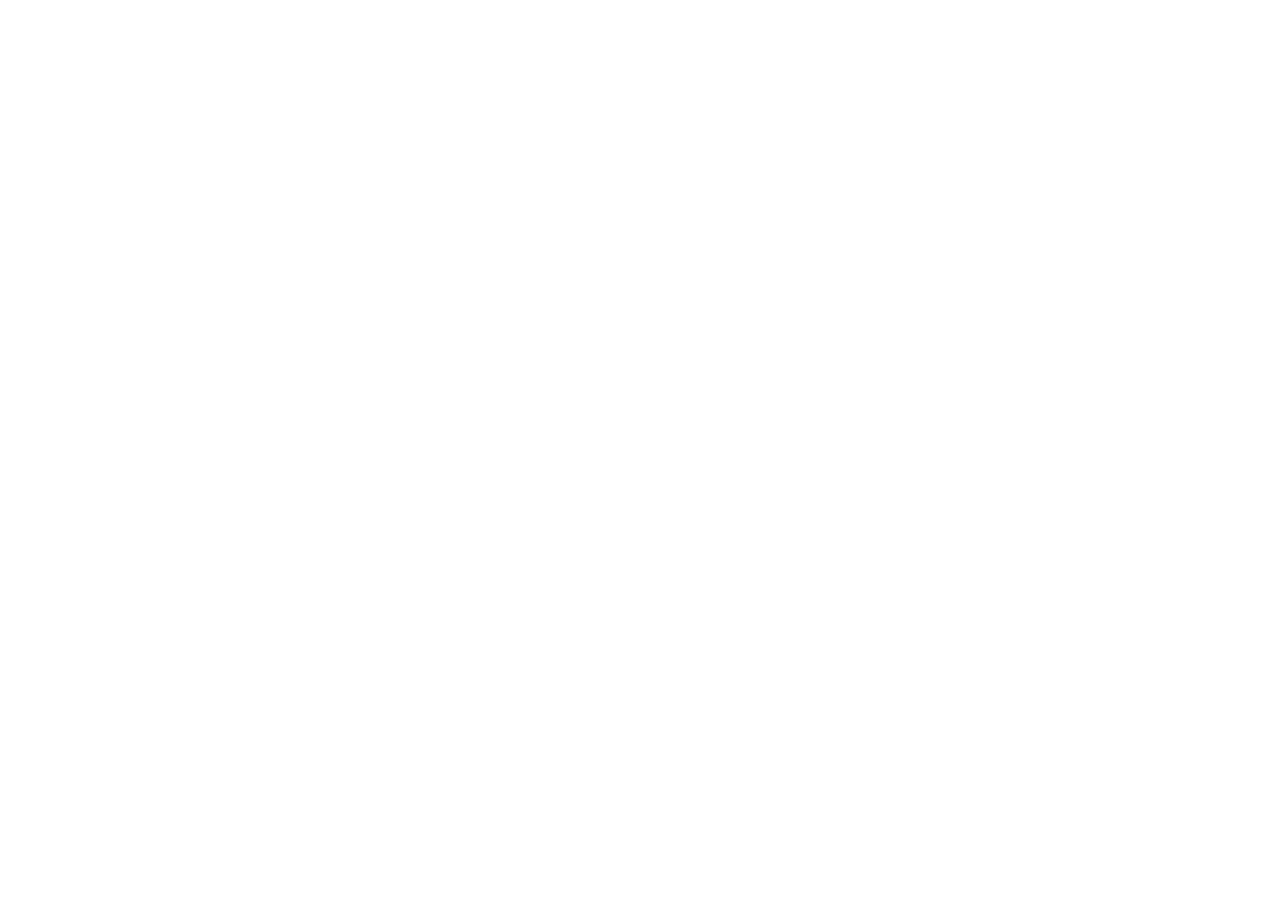
==== index.html @ 8bfb4a38 "Starting - Updated" ====
<!DOCTYPE html>
<html lang="en">
<head>
    <meta charset="UTF-8">
    <meta http-equiv="X-UA-Compatible" content="IE=edge">
    <meta name="viewport" content="width=device-width, initial-scale=1.0">
    <link rel="stylesheet" href="style.css">
    <link rel="preconnect" href="https://fonts.googleapis.com">
    <link rel="preconnect" href="https://fonts.gstatic.com" crossorigin>
    <link href="https://fonts.googleapis.com/css2?family=Cardo:wght@400;700&display=swap" rel="stylesheet">
    <title>Bonz.ai - Home Page</title>
</head>
<body>
    
</body>
</html>
---- style.css ----
:root {
    
}

* {
    box-sizing: border-box;
    margin: 0;
    padding: 0;
}
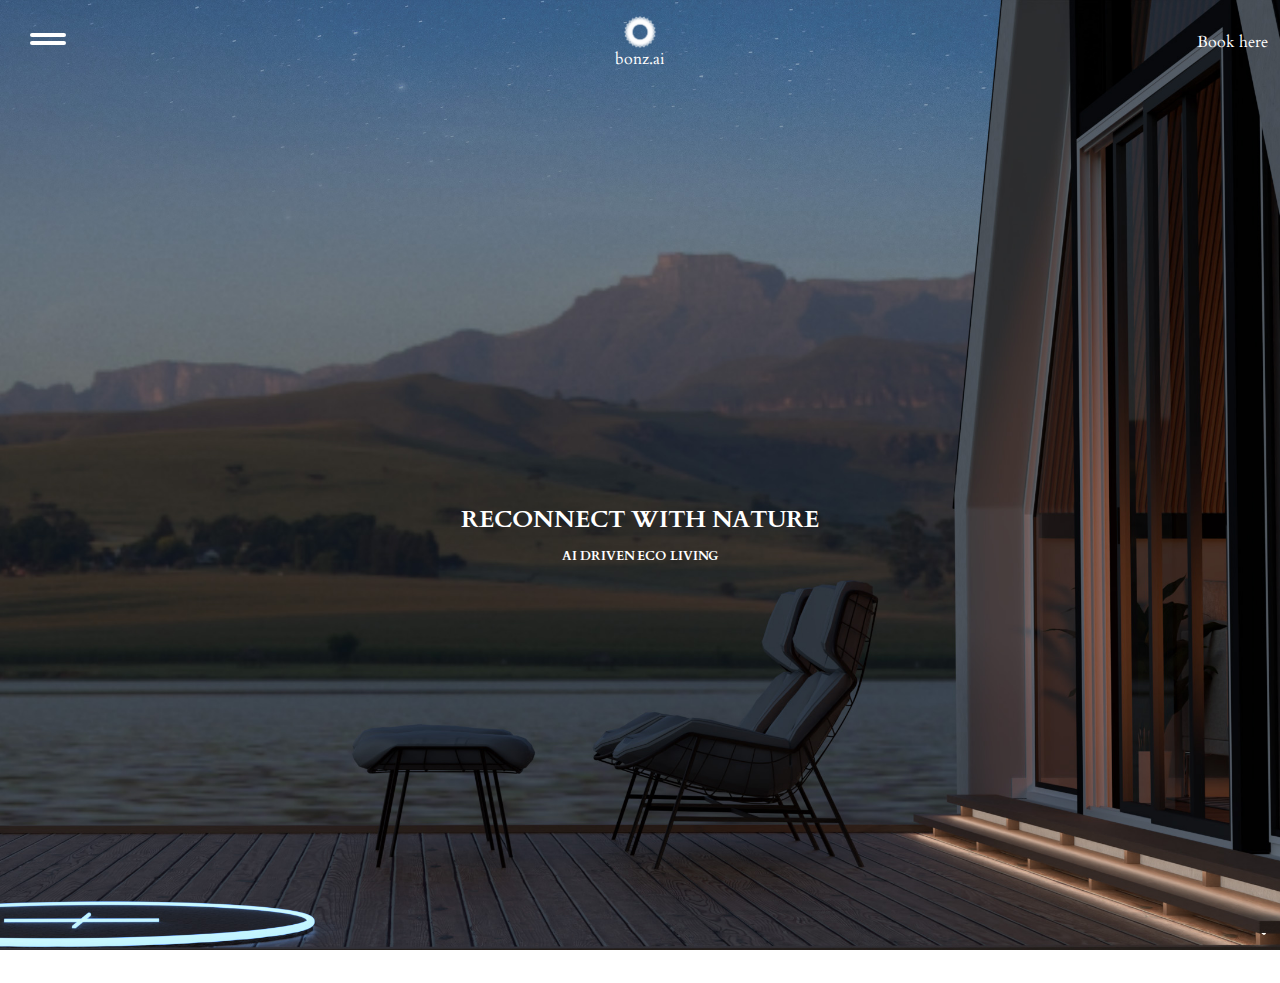
==== commit 68702bce: "Updated" ====
--- a/index.html
+++ b/index.html
@@ -7,10 +7,45 @@
     <link rel="stylesheet" href="style.css">
     <link rel="preconnect" href="https://fonts.googleapis.com">
     <link rel="preconnect" href="https://fonts.gstatic.com" crossorigin>
-    <link href="https://fonts.googleapis.com/css2?family=Cardo:wght@400;700&display=swap" rel="stylesheet">
+    <link href="https://fonts.googleapis.com/css2?family=Cardo:wght@100;400;700&display=swap" rel="stylesheet">
     <title>Bonz.ai - Home Page</title>
 </head>
 <body>
-    
+    <div class="home-wrapper">
+        <!-- Navigation -->
+        <nav class="navigation" aria-expanded="false">
+            <ul>
+                <li class="navigation__item"><a href="/index.html">Home</a></li>
+                <li class="navigation__item"><a href="/booking.html">Booking</a></li>
+                <li class="navigation__item"><a href="/about.html">About us</a></li>
+                <li class="navigation__item"><a href="#">Contact us</a></li>
+                <li class="navigation__item"><a href="#">FAQ</a></li>
+            </ul>
+        </nav>
+        <header class="header">
+            <button class="toggle" aria-expanded="false">
+                <svg stroke="var(--button-color)" class="hamburger" viewBox="0 0 100 100" width="250">
+                    <line class="line top" x1="90" x2="10" y1="40" y2="40" stroke-width="10" stroke-linecap="round" stroke-dasharray="80" stroke-dashoffset="0">
+                    </line>
+                    <line class="line bottom" x1="10" x2="90" y1="60" y2="60" stroke-width="10" stroke-linecap="round" stroke-dasharray="80" stroke-dashoffset="0">
+                    </line>
+                </svg>
+            </button>
+            <figure class="header__figure">
+                <img src="/images/logo/bonz.ai-logo-white-symbol.png" alt="" class="header__figure--logo">
+                <figcaption class="header__figure--caption">bonz.ai</figcaption>
+            </figure>
+            <button class="header__button">
+                <a href="/booking.html">Book here</a>
+            </button>
+        </header>
+
+        <article class="main">
+            <h1 class="main__headline">Reconnect with Nature</h1>
+            <h6 class="main__subtitle">AI driven eco living</h6>
+        </article>
+    </div>
+
+    <script src="script.js"></script>
 </body>
 </html>--- a/style.css
+++ b/style.css
@@ -1,9 +1,581 @@
 :root {
-    
-}
-
-* {
+    --bg-primary: #282838;
+    --bg-secondary: #F3E9DC;
+    --bg-accent: #713A25;
+
+    --clr-primary: #000000;
+    --clr-secondary: #ffffff;
+    --clr-accent: #C1B098;
+    --clr-shadow: rgba(0, 0, 0, 0.2);
+
+    --fs-100: .875rem;
+    --fs-200: 1rem;
+    --fs-300: 1.5rem;
+    --fs-400: 2rem;
+
+    --padding-50: .5em;
+    --padding-100: 1em;
+    --padding-200: 2em;
+    --padding-300: 3em;
+    --padding-400: 4em;
+    --padding-500: 5em;
+}
+
+*,
+*::before,
+*::after {
     box-sizing: border-box;
+    font-family: 'Cardo', sans-serif;
     margin: 0;
     padding: 0;
-}
+
+    scroll-behavior: smooth;
+}
+body {
+    position: relative;
+}
+
+/* General styling */
+
+main {
+    display: grid;
+    grid-template-columns: 100%;
+}
+main > * {
+    padding: var(--padding-100) calc(var(--padding-100) * 1.5);
+}
+a {
+    text-decoration: none;
+    color: var(--clr-secondary);
+    font-size: var(--fs-200);
+    cursor: pointer;
+}
+ul {
+    list-style: none;
+}
+button {
+    cursor: pointer;
+}
+.text-blue {
+    color: var(--bg-primary);
+}
+.text-creme {
+    color: var(--clr-accent);
+}
+.bg-blue {
+    background-color: var(--bg-primary);
+}
+.bg-creme {
+    background-color: var(--bg-secondary);
+}
+
+/* Header */
+
+.header {
+    padding: var(--padding-100) var(--padding-50);
+    display: flex;
+    justify-content: space-between;
+    align-items: center;
+}
+.header > * {
+    min-width: 80px;
+}
+.header__figure {
+    margin: 0;
+    line-height: 1;
+    text-align: center;
+}
+.header__figure--logo {
+    max-width: 2em;
+}
+.header__figure--caption {
+    color: var(--clr-secondary);
+    font-size: var(--fs-200);
+}
+.header__button {
+    background: transparent;
+    border: none;
+}
+
+/* Hamburger__animation */
+
+.toggle {
+    --button-color: var(--clr-secondary);
+    background: transparent;
+    border:none;
+    cursor: pointer;
+}
+.toggle svg {
+    max-width: 3em;
+}
+
+.toggle[data-state="closed"] :is(.top, .bottom) {
+    animation: to-open-icon 1s forwards;
+}
+
+.toggle[data-state="opened"] :is(.top, .bottom) {
+    animation: to-close-icon 1s forwards;
+}
+.toggle .hamburger {
+    transition: rotate 800ms 100ms;
+}
+.toggle[data-state="opened"] .hamburger {
+    rotate: 1turn;
+}
+
+.toggle .line.top {
+    --rotation: -45deg;
+    transform-origin: 65px 45px;
+}
+.toggle .line.bottom {
+    --rotation: 45deg;
+    transform-origin: 60px 55px;
+}
+
+@keyframes to-close-icon {
+    0% {
+        stroke-dashoffset: 0;
+    }
+    40% {
+        stroke-dashoffset: 79.9;
+    }
+    60% {
+        stroke-dashoffset: 79.9;
+        rotate: calc(var(--rotation));
+    }
+    100% {
+        stroke-dashoffset: 0;
+        rotate: var(--rotation);
+    }
+}
+@keyframes to-open-icon {
+    0% {
+        stroke-dashoffset: 0;
+        rotate: var(--rotation);
+    }
+    40% {
+        stroke-dashoffset: 79.9;
+        rotate: var(--rotation);
+    }
+    60% {
+        stroke-dashoffset: 79.9;
+    }
+    100% {
+        stroke-dashoffset: 0;
+    }
+}
+
+/* Overlay Nav */
+
+.navigation {
+    position: absolute;
+    top: 0;
+    left: 0;
+    height: 100vh;
+    width: 100vw;
+    display: grid;
+    place-items: center;
+    background-color: var(--bg-primary);
+    transform: translateX(-100vw);
+    transition: all 1s ease-in-out;
+    opacity: 0;
+}
+.navigation[aria-expanded='true'] {
+    transform: translateX(0);
+    opacity: 1;
+}
+.navigation ul {
+    width: 80vw;
+    line-height: 3;
+    position: relative;
+    color: var(--clr-accent);
+    background-image: url(/images/M\ E\ N\ U.png);
+    background-repeat: no-repeat;
+    background-position: center;
+    background-size: contain;
+    text-align: center;
+}
+.navigation .navigation__item a {
+    color: var(--clr-accent);
+}
+
+.home-wrapper,
+.about-wrapper,
+.booking-wrapper {
+    min-height: 100vh;
+    min-width: 100vw;
+    max-height: 950px;
+    background-repeat: no-repeat;
+    background-size: cover;
+}
+.home-wrapper {
+    background-image: url(/images/home.jpg);
+    background-position: 85%;
+}
+.about-wrapper {
+    background-image: url(/images/about_header.jpg);
+    background-position: 50%;
+}
+.booking-wrapper {
+    background-image: url(/images/booking_header.jpg);
+    background-position: 40%;
+}
+
+.main {
+    height: 100vh;
+    max-width: 400px;
+    margin: 0 auto;
+    display: flex;
+    flex-direction: column;
+    justify-content: center;
+    align-items: center;
+    line-height: 2;
+    flex-wrap: wrap;
+}
+
+.main :is(.main__headline, .main__subtitle) {
+    color: var(--clr-secondary);
+    text-transform: uppercase;
+    margin: 0;
+}
+.main__headline {
+    font-size: clamp(1.5rem, 1.5rem, 4rem);
+}
+.main__subtitle {
+    font-size: .8rem;
+}
+
+/* About page */
+
+.main.about {
+    margin-top: calc(var(--padding-500) * 2);
+}
+.main.about h1 {
+    font-size: 3.5rem !important;
+    font-weight: 100;
+}
+.main.about p {
+    padding: var(--padding-200);
+}
+.main .main__scroll,
+.main.about p,
+.info__block:last-of-type {
+    text-align: center;
+}
+.main .main__scroll--caption {
+    font-size: var(--fs-200);
+    color: var(--clr-secondary);
+}
+.info__block {
+    position: relative;
+}
+.info__block:nth-of-type(2) {
+    text-align: right;
+}
+.info__block:last-of-type::before {
+    content: url(/images/arrowSliderPrev.png);
+    position: absolute;
+    top: 50%;
+    left: 2%;
+}
+.info__block:last-of-type::after {
+    content: url(/images/arrowSliderNext.png);
+    position: absolute;
+    top: 50%;
+    right: 2%;
+}
+.info__block--sep {
+    min-height: 150px;
+    position: relative;
+}
+.info__block--sep.left,
+.info__block--sep.right {
+    background-repeat: no-repeat;
+    background-size: contain;
+    background-position: center;
+}
+.info__block--sep.left {
+    background-image: url(/images/STORY.png);
+    margin-left: var(--padding-200);
+}
+.info__block--sep.right {
+    background-image: url(/images/CABINS.png);
+    margin-right: var(--padding-500);
+}
+.info__block--sep::before {
+    content: '';
+    position: absolute;
+    top: 45%;
+    right: 90%;
+    width: 8em;
+    height: 2px;
+    border-radius: 10px;
+    rotate: 90deg;
+    background-color: var(--bg-accent);
+}
+.info__block--sep.right::before {
+    right: -43%;
+    width: calc(var(--padding-500) * 2);
+}
+.info__block--text {
+    padding: var(--padding-100) 0 var(--padding-400) 0;
+}
+.info__block--figure {
+    width: 100%;
+    height: max-content;
+}
+.info__block--figure:first-of-type {
+    background-image: linear-gradient(#282838 50%, #F3E9DC 50%);
+    margin-top: -5em;
+    text-align: right;
+}
+.info__block--figure:last-of-type {
+    background-image: linear-gradient(#F3E9DC 50%, #282838 50%);
+    text-align: center;
+}
+.info__block--figure img {
+    width: 80vw;
+}
+.info__block--heading {
+    letter-spacing: 3px;
+}
+.info__block--link {
+    text-align: left;
+}
+.info__block--link a {
+    color: var(--bg-accent);
+}
+
+/* Booking page */
+.main.booking,
+.booking__form--inputs,
+.booking__form--input {
+    text-align: center;
+}
+.main.booking h1 {
+    font-size: clamp(1.5rem, 2rem, 4rem);
+}
+
+main.booking {
+    display: grid;
+    grid-template-columns: 100%;
+    padding: var(--padding-200) 0;
+    gap: var(--padding-200);
+}
+.booking__forms {
+    display: grid;
+    gap: var(--padding-100);
+    padding: 0 var(--padding-300);
+}
+.booking__form,
+.booking__room-top {
+    display: grid;
+    grid-template-columns: 1fr 1fr;
+    gap: var(--padding-100);
+}
+.booking__form--inputs > * {
+    max-width: 100px;
+}
+.booking__form--input {
+    background: transparent;
+    border: none;
+}
+.booking__form--inputs.choice article {
+    display: flex;
+    justify-content: space-between;
+    align-items: center;
+}
+.booking__form--inputs.choice article::before {
+    content: '\2212';
+}
+.booking__form--inputs.choice article::after {
+    content: '\208A';
+}
+.booking__form--inputs.choice input {
+    max-width: 50px;
+}
+.button {
+    background-color: var(--bg-accent);
+    border: none;
+    border-radius: 6px;
+    color: var(--clr-secondary);
+    padding: var(--padding-50) 0;
+    font-size: var(--fs-200);
+}
+.booking__rooms {
+    display: none;
+    gap: 5em;
+}
+.booking__room {
+    display: grid;
+    grid-template-columns: 100%;
+    gap: var(--padding-100);
+}
+.booking__room-top--image {
+    width: 12em;
+}
+.booking__room-top--info {
+    text-align: right;
+    display: flex;
+    flex-direction: column;
+    align-items: flex-end;
+    gap: var(--padding-100);
+}
+.booking__room--button {
+    padding: .5em var(--padding-100);
+}
+.booking__room-bottom {
+    display: grid;
+    gap: var(--padding-100);
+}
+.booking__room-bottom--list {
+    display: flex;
+    gap: var(--padding-50);
+    justify-content: center;
+    align-items: baseline;
+    flex-wrap: wrap;
+}
+.booking__room-bottom--list:last-of-type {
+    list-style: disc;
+    gap: calc(var(--padding-100) * 1.5);
+}
+.booking__room-bottom--list:first-of-type li::before {
+    width: 10px;
+    height: 10px;
+    margin-right: 5px;
+    text-align: center;
+}
+.booking__room-bottom--list:first-of-type li:first-of-type::before {
+    content: url(/images/Person-icon.png);
+}
+.booking__room-bottom--list:first-of-type li:nth-of-type(2)::before {
+    content: url(/images/bed-icon.png);
+}
+.booking__room-bottom--list:first-of-type li:nth-of-type(3)::before {
+    content: url(/images/bath-icon.png);
+}
+
+/* Footer */
+
+.footer {
+    padding: var(--padding-100) var(--padding-300) var(--padding-400);
+    display: grid;
+    grid-template-columns: 100%;
+    gap: var(--padding-100);
+}
+.footer a {
+    color: var(--bg-primary);
+}
+.footer > * {
+    color: var(--bg-primary);
+    letter-spacing: 2px;
+}
+.footer.bg-blue a {
+    color: var(--clr-accent);
+}
+.footer.bg-blue > * {
+    color: var(--clr-accent);
+}
+.footer__nav {
+    display: flex;
+    justify-content: space-between;
+}
+.footer__nav--items {
+    display: flex;
+    flex-direction: column;
+    gap: var(--padding-100);
+}
+.footer__sign-up,
+.footer__social {
+    display: grid;
+    gap: var(--padding-100);
+}
+.footer__sign-up--form input,
+.footer__sign-up--button {
+    background: transparent;
+    border: none;
+    border-bottom: 1px solid var(--bg-primary);
+    line-height: 2;
+}
+.footer__sign-up--form input {
+    width: 100%;
+}
+.footer__sign-up--button {
+    width: fit-content;
+    text-transform: uppercase;
+    letter-spacing: 3px;
+    color: var(--bg-accent);
+}
+.footer.bg-blue :is(.footer__sign-up--form input, .footer__sign-up--button) {
+    border-bottom: 1px solid var(--clr-accent);
+}
+.footer__social--links ul {
+    display: flex;
+    gap: var(--padding-100);
+}
+
+@media (min-width: 1200px) {
+    main.info > *:not(.info__block--figure) {
+        padding: var(--padding-300) calc(var(--padding-500) * 2);
+    }
+    .info__block--sep {
+        max-width: 500px;
+    }
+    .info__block--sep.left,
+    .info__block:nth-of-type(2) > *:not(div) {
+        margin-left: auto;
+    }
+    .info__block > *:not(div) {
+        max-width: 500px;
+    }
+    .info__block:last-of-type > * {
+        margin: 0 auto;
+    }
+    .info__block:last-of-type::before {
+        left: 30%;
+    }
+    .info__block:last-of-type::after {
+        right: 30%;
+    }
+    main.booking {
+        gap: calc(var(--padding-500) * 2);
+    }
+    .main.booking {
+        max-width: 600px;
+    }
+    .booking__forms--button,
+    .booking__forms {
+        max-width: 50%;
+    }
+    .booking__forms {
+        margin: 0 auto;
+        place-content: center;
+    }
+    .booking__form {
+        grid-template-columns: repeat(4, 1fr);
+    }
+    .booking__room,
+    .footer {
+        display: flex;
+        justify-content: center;
+        gap: var(--padding-300);
+    }
+    .booking__room-top--info h4 {
+        margin-bottom: auto;
+        font-size: var(--fs-400);
+        font-weight: 100;
+    }
+    .booking__room-top--image {
+        width: 32em;
+    }
+    .booking__room-bottom--list:first-of-type {
+        flex-direction: column;
+    }
+    .footer {
+        padding: var(--padding-400);
+        line-height: 2;
+    }
+    .footer__nav {
+        gap: var(--padding-200);
+    }
+}